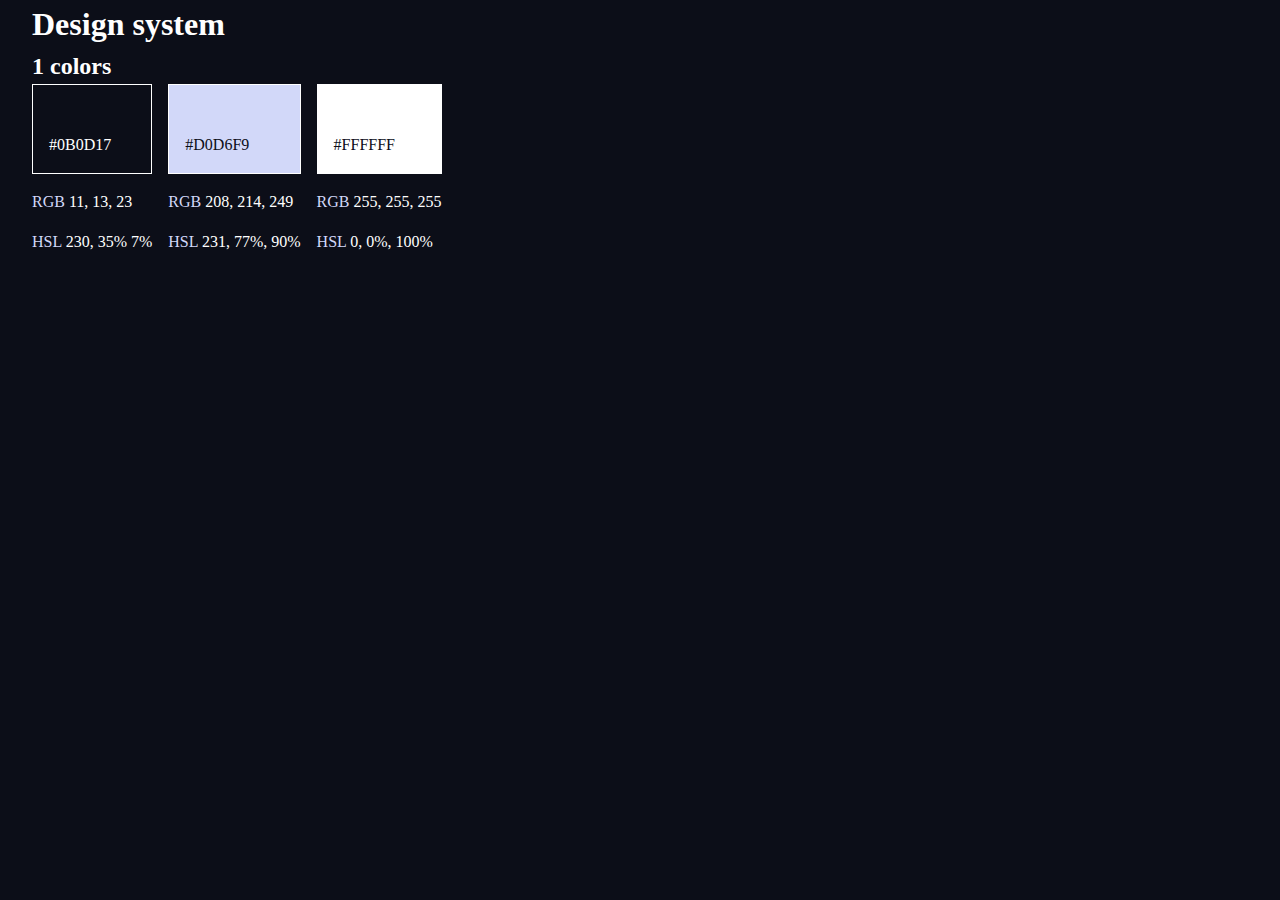
==== design-system.html @ 0a6e154d "init managing colors" ====
<html>

<head>
    <link rel="stylesheet" href="index.css">
    <title>Design system</title>
</head>

<body class="bg-dark text-white">
    <div class="container">
        <h1>Design system</h1>

        <section id="colors">
            <h2><span>1</span> colors</h2>

            <div class="flex">

                <div>
                    <div class="bg-dark text-white" style="padding: 3rem 1rem 1rem; border: 1px solid white;">
                        #0B0D17
                    </div>
                    <p><span class="text-accent">RGB</span> 11, 13, 23</p>
                    <p><span class="text-accent">HSL</span> 230, 35% 7%</p>
                </div>

                <div>
                    <div class="bg-accent text-dark" style="padding: 3rem 1rem 1rem; border: 1px solid white;">
                        #D0D6F9
                    </div>
                    <p><span class="text-accent">RGB</span> 208, 214, 249</p>
                    <p><span class="text-accent">HSL</span> 231, 77%, 90%</p>
                </div>

                <div>
                    <div class="bg-white text-dark" style="padding: 3rem 1rem 1rem; border: 1px solid white;">
                        #FFFFFF
                    </div>
                    <p><span class="text-accent">RGB</span> 255, 255, 255</p>
                    <p><span class="text-accent">HSL</span> 0, 0%, 100%</p>
                </div>
            </div>
        </section>
    </div>

    <script src="index.js"></script>
</body>

</html>
---- index.css ----
/* ----------------------- */
/*   Custom properties     */
/* ----------------------- */

:root {
    --clr-dark: 230, 35%, 7%;
    --clr-light: 231 77% 90%;
    --clr-white: 0, 0%, 100%;
}

/* ----------------------- */
/*          Reset          */
/* ----------------------- */

/* Box sizing */
*,
*::before,
*::after {
    box-sizing: border-box;
}

/* Reset margins */
body,
h1,
h2,
h3,
h4,
h5 p,
figure,
picture {
    margin: 0;
}

/* Set up the body */
body {
    line-height: 1.5;
    min-height: 100vh;

}

/* make images easier to work with */
img,
picture {
    max-width: 100%;
    display: block;
}

/* make forms easier to work with */
input,
button,
textarea,
select {
    font: inherit;
}

/* remove animations for people who've turned them off */
@media (prefers-reduced-motion: reduce) {

    *,
    *::before,
    *::after {
        animation-duration: 0.01ms !important;
        animation-iteration-count: 1 !important;
        transition-duration: 0.01ms !important;
        scroll-behavior: auto !important;
    }
}

/* ----------------------- */
/*   Utility Classes       */
/* ----------------------- */
.flex {
    display: flex;
    gap: var(--gap, 1rem);
}

.grid {
    display: grid;
    gap: var(--gap, 1rem);
}

.container {
    padding-inline: 2em;
    margin-inline: auto;
    max-width: 80rem;
}

.sr-only {
    position: absolute;
    width: 1px;
    height: 1px;
    padding: 0;
    margin: -1px;
    overflow: hidden;
    clip: rect(0, 0, 0, 0);
    white-space: nowrap;
    border: 0;
}

/* colors */
.bg-dark {
    background-color: hsl(var(--clr-dark));
}

.bg-accent {
    background-color: hsl(var(--clr-light));
}

.bg-white {
    background-color: hsl(var(--clr-white));
}

.text-dark {
    color: hsl(var(--clr-dark));
}

.text-accent {
    color: hsl(var(--clr-light));
}

.text-white {
    color: hsl(var(--clr-white));
}
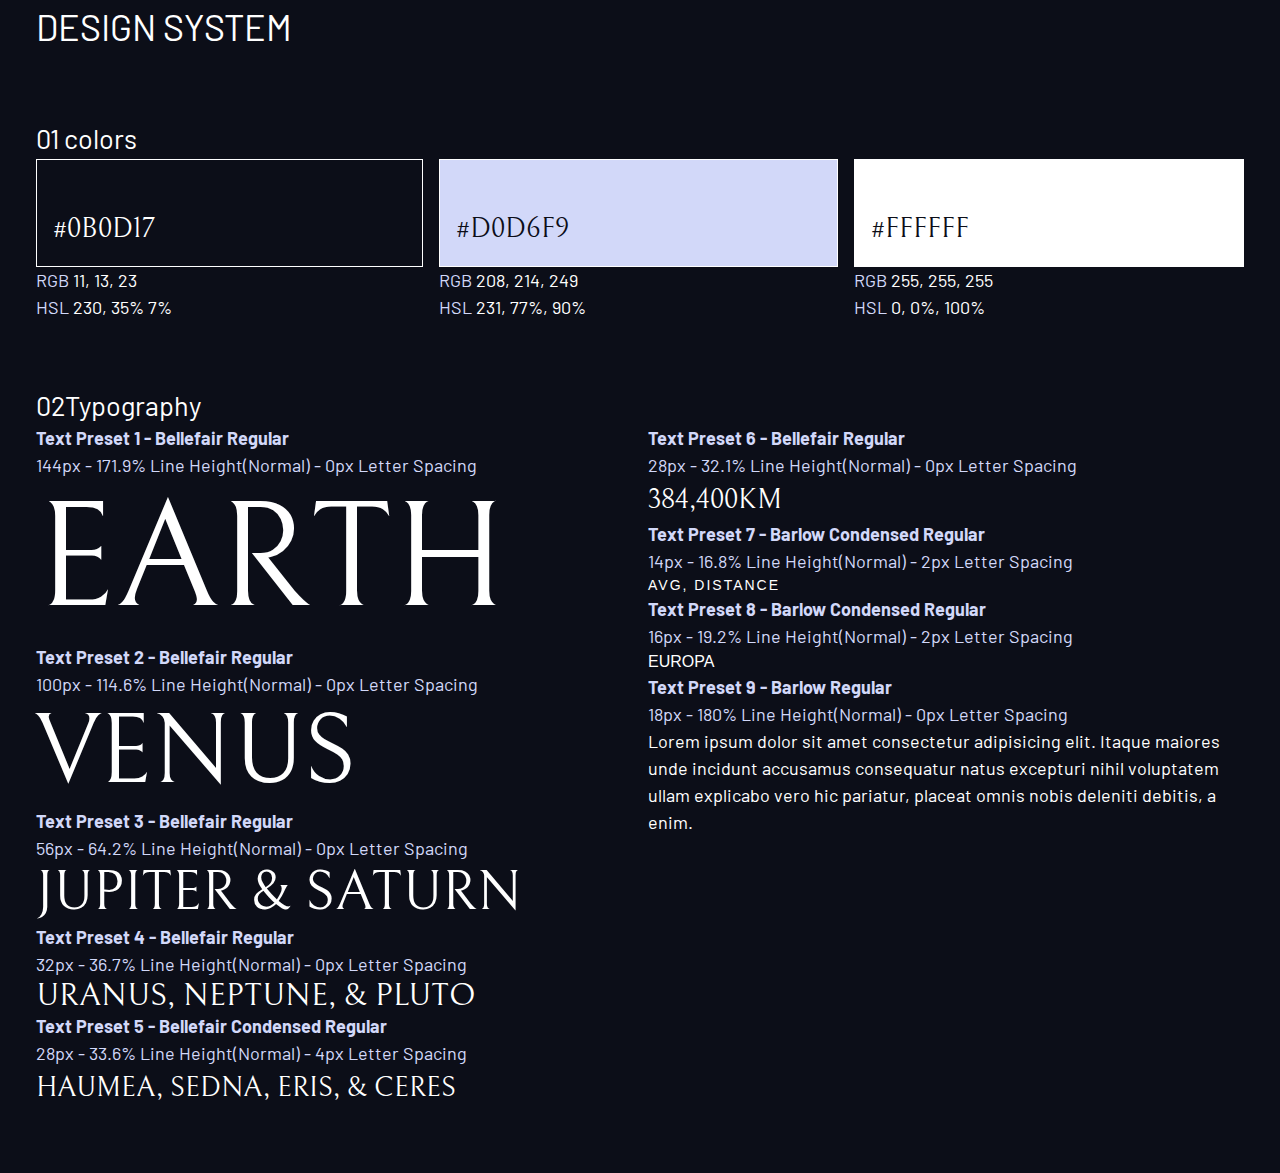
==== commit 1933d5af: "Added some typography" ====
--- a/design-system.html
+++ b/design-system.html
@@ -2,36 +2,46 @@
 
 <head>
     <link rel="stylesheet" href="index.css">
+
+
+    <link rel="preconnect" href="https://fonts.googleapis.com">
+    <link rel="preconnect" href="https://fonts.gstatic.com" crossorigin>
+    <link href="https://fonts.googleapis.com/css2?family=Bellefair&family=Barlow:wght@400;700&display=swap"
+        rel="stylesheet">
+
     <title>Design system</title>
 </head>
 
-<body class="bg-dark text-white">
+<body>
     <div class="container">
-        <h1>Design system</h1>
+        <h1 class="uppercase">Design system</h1>
 
-        <section id="colors">
-            <h2><span>1</span> colors</h2>
+        <section id="colors" style="margin: 4rem 0">
+            <h2><span>01</span> colors</h2>
 
             <div class="flex">
 
-                <div>
-                    <div class="bg-dark text-white" style="padding: 3rem 1rem 1rem; border: 1px solid white;">
+                <div style="flex-grow:1;">
+                    <div class="bg-dark text-white ff-serif fs-500"
+                        style="padding: 3rem 1rem 1rem; border: 1px solid white;">
                         #0B0D17
                     </div>
                     <p><span class="text-accent">RGB</span> 11, 13, 23</p>
                     <p><span class="text-accent">HSL</span> 230, 35% 7%</p>
                 </div>
 
-                <div>
-                    <div class="bg-accent text-dark" style="padding: 3rem 1rem 1rem; border: 1px solid white;">
+                <div style="flex-grow:1;">
+                    <div class="bg-accent text-dark ff-serif fs-500"
+                        style="padding: 3rem 1rem 1rem; border: 1px solid white;">
                         #D0D6F9
                     </div>
                     <p><span class="text-accent">RGB</span> 208, 214, 249</p>
                     <p><span class="text-accent">HSL</span> 231, 77%, 90%</p>
                 </div>
 
-                <div>
-                    <div class="bg-white text-dark" style="padding: 3rem 1rem 1rem; border: 1px solid white;">
+                <div style="flex-grow:1;">
+                    <div class="bg-white text-dark ff-serif fs-500"
+                        style="padding: 3rem 1rem 1rem; border: 1px solid white;">
                         #FFFFFF
                     </div>
                     <p><span class="text-accent">RGB</span> 255, 255, 255</p>
@@ -39,6 +49,67 @@
                 </div>
             </div>
         </section>
+
+        <section id="typography" style="margin: 4rem 0;">
+            <h2>
+                <span>02</span>Typography
+            </h2>
+            <div class="flex">
+                <div style="flex-basis: 100%;">
+                    <div>
+                        <b class="text-accent">Text Preset 1 - Bellefair Regular</b>
+                        <p class="text-accent">144px - 171.9% Line Height(Normal) - 0px Letter Spacing</p>
+                        <p class="fs-900 ff-serif uppercase">Earth</p>
+                    </div>
+                    <div>
+                        <b class="text-accent">Text Preset 2 - Bellefair Regular</b>
+                        <p class="text-accent">100px - 114.6% Line Height(Normal) - 0px Letter Spacing</p>
+                        <p class="fs-800 ff-serif uppercase">Venus</p>
+                    </div>
+                    <div>
+                        <b class="text-accent">Text Preset 3 - Bellefair Regular</b>
+                        <p class="text-accent">56px - 64.2% Line Height(Normal) - 0px Letter Spacing</p>
+                        <p class="fs-700 ff-serif uppercase">Jupiter & Saturn</p>
+                    </div>
+                    <div>
+                        <b class="text-accent">Text Preset 4 - Bellefair Regular</b>
+                        <p class="text-accent">32px - 36.7% Line Height(Normal) - 0px Letter Spacing</p>
+                        <p class="fs-600 ff-serif uppercase">Uranus, Neptune, & Pluto</p>
+                    </div>
+                    <div>
+                        <b class="text-accent">Text Preset 5 - Bellefair Condensed Regular</b>
+                        <p class="text-accent">28px - 33.6% Line Height(Normal) - 4px Letter Spacing</p>
+                        <p class="fs-500 ff-serif uppercase">Haumea, Sedna, Eris, & Ceres</p>
+                    </div>
+                </div>
+                <div style="flex-basis: 100%;">
+                    <div>
+                        <b class="text-accent">Text Preset 6 - Bellefair Regular</b>
+                        <p class="text-accent">28px - 32.1% Line Height(Normal) - 0px Letter Spacing</p>
+                        <p class="fs-500 ff-serif uppercase">384,400km</p>
+                    </div>
+                    <div>
+                        <b class="text-accent">Text Preset 7 - Barlow Condensed Regular</b>
+                        <p class="text-accent">14px - 16.8% Line Height(Normal) - 2px Letter Spacing</p>
+                        <p class="fs-200 ff-sans-cond uppercase letter-spacing-2">avg, distance</p>
+                    </div>
+                    <div>
+                        <b class="text-accent">Text Preset 8 - Barlow Condensed Regular</b>
+                        <p class="text-accent">16px - 19.2% Line Height(Normal) - 2px Letter Spacing</p>
+                        <p class="fs-300 ff-sans-cond uppercase">Europa</p>
+                    </div>
+                    <div>
+                        <b class="text-accent">Text Preset 9 - Barlow Regular</b>
+                        <p class="text-accent">18px - 180% Line Height(Normal) - 0px Letter Spacing</p>
+                        <p class="fs-400 ff-sans-normal">Lorem ipsum dolor sit amet consectetur adipisicing elit. Itaque
+                            maiores unde incidunt
+                            accusamus consequatur natus excepturi nihil voluptatem ullam explicabo vero hic pariatur,
+                            placeat omnis nobis deleniti debitis, a enim.</p>
+                    </div>
+                </div>
+            </div>
+        </section>
+
     </div>
 
     <script src="index.js"></script>
--- a/index.css
+++ b/index.css
@@ -3,9 +3,25 @@
 /* ----------------------- */
 
 :root {
+    /* colors */
     --clr-dark: 230, 35%, 7%;
     --clr-light: 231 77% 90%;
     --clr-white: 0, 0%, 100%;
+
+    /* font sizes */
+    --fs-900: 9.375rem;
+    --fs-800: 6.25rem;
+    --fs-700: 3.5rem;
+    --fs-600: 2rem;
+    --fs-500: 1.75rem;
+    --fs-400: 1.125rem;
+    --fs-300: 1rem;
+    --fs-200: 0.875rem;
+
+    /* font-families */
+    --ff-serif: "Bellefair", serif;
+    --ff-sans-cond: "Barlow Condensed", sans-serif;
+    --ff-sans-normal: "Barlow", sans-serif;
 }
 
 /* ----------------------- */
@@ -25,17 +41,31 @@
 h2,
 h3,
 h4,
-h5 p,
+h5,
+p,
 figure,
 picture {
     margin: 0;
 }
 
+h1,
+h2,
+h3,
+h4,
+h5,
+h6,
+p {
+    font-weight: 400;
+}
+
 /* Set up the body */
 body {
+    font-family: var(--ff-sans-normal);
+    font-size: var(--fs-400);
+    color: hsl(var(--clr-white));
+    background: hsl(var(--clr-dark));
     line-height: 1.5;
     min-height: 100vh;
-
 }
 
 /* make images easier to work with */
@@ -120,4 +150,81 @@
 
 .text-white {
     color: hsl(var(--clr-white));
+}
+
+/* typography */
+
+.ff-serif {
+    font-family: var(--ff-serif);
+}
+
+.ff-sans-cond {
+    font-family: var(--ff-sans-cond);
+}
+
+.ff-sans-normal {
+    font-family: var(--ff-sans-normal);
+}
+
+.letter-spacing-1 {
+    letter-spacing: 4px;
+}
+
+.letter-spacing-2 {
+    letter-spacing: 2px;
+}
+
+/* .letter-spacing-1 {
+    letter-spacing: 4.75px;
+}
+
+.letter-spacing-2 {
+    letter-spacing: 2.7px;
+} */
+
+.letter-spacing-3 {
+    letter-spacing: 2.35px;
+}
+
+.uppercase {
+    text-transform: uppercase;
+}
+
+.fs-900 {
+    font-size: var(--fs-900);
+}
+
+.fs-800 {
+    font-size: var(--fs-800);
+}
+
+.fs-700 {
+    font-size: var(--fs-700);
+}
+
+.fs-600 {
+    font-size: var(--fs-600);
+}
+
+.fs-500 {
+    font-size: var(--fs-500);
+}
+
+.fs-400 {
+    font-size: var(--fs-400);
+}
+
+.fs-300 {
+    font-size: var(--fs-300);
+}
+
+.fs-200 {
+    font-size: var(--fs-200);
+}
+
+.fs-900,
+.fs-800,
+.fs-700,
+.fs-600 {
+    line-height: 1.1;
 }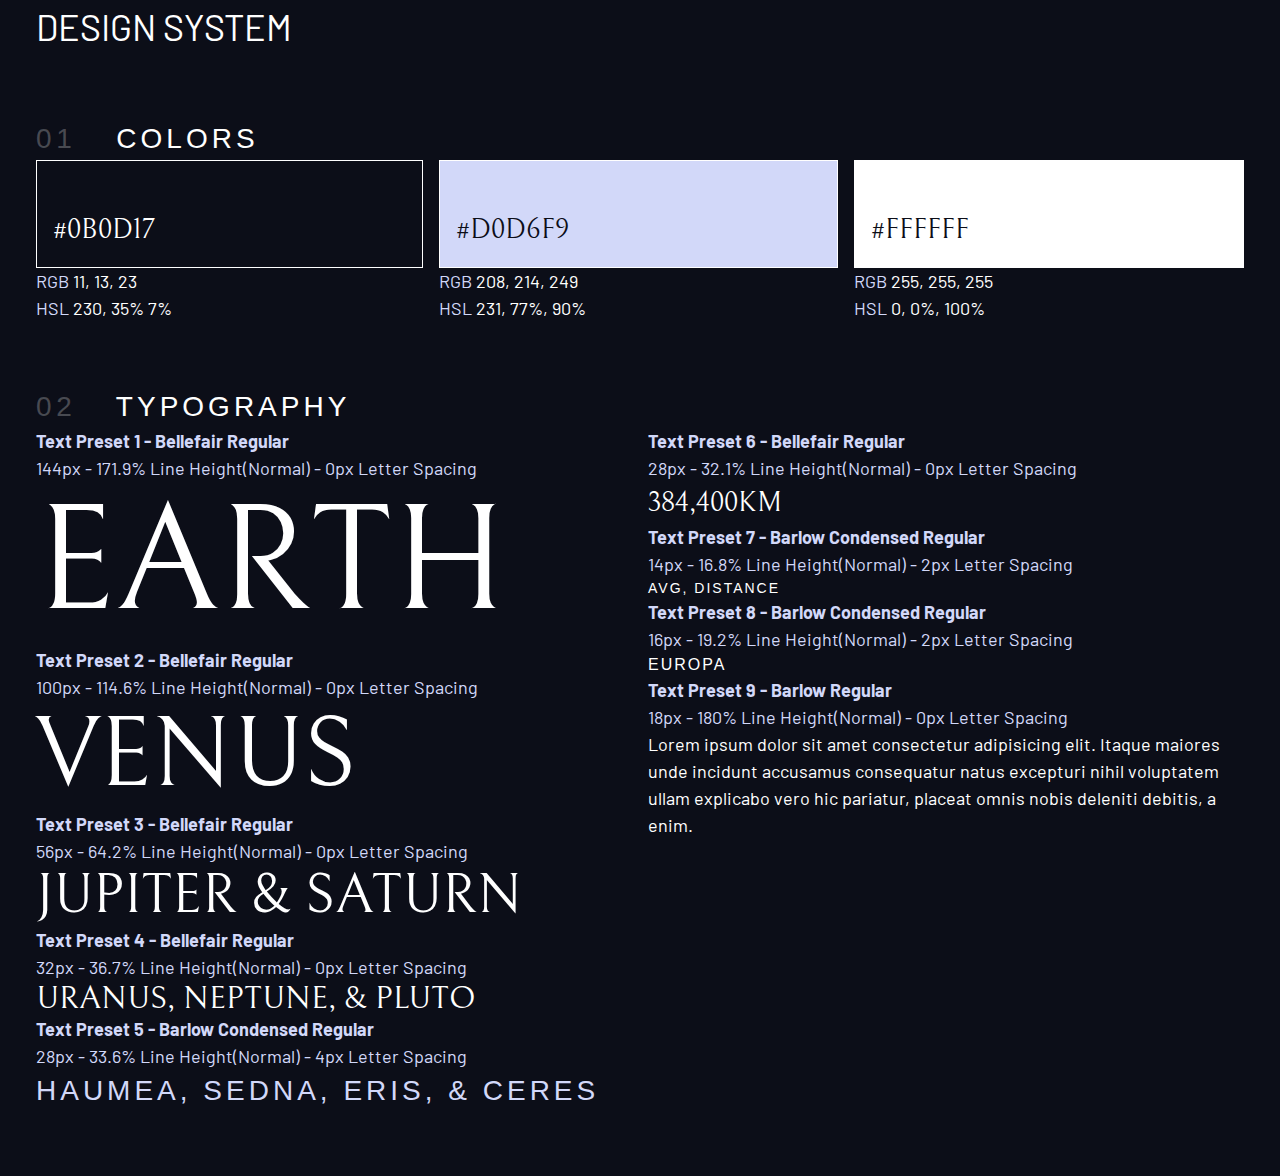
==== commit d06d3746: "finish typography" ====
--- a/design-system.html
+++ b/design-system.html
@@ -17,7 +17,7 @@
         <h1 class="uppercase">Design system</h1>
 
         <section id="colors" style="margin: 4rem 0">
-            <h2><span>01</span> colors</h2>
+            <h2 class="numbered-title"><span>01</span> colors</h2>
 
             <div class="flex">
 
@@ -51,8 +51,8 @@
         </section>
 
         <section id="typography" style="margin: 4rem 0;">
-            <h2>
-                <span>02</span>Typography
+            <h2 class="numbered-title">
+                <span>02</span> Typography
             </h2>
             <div class="flex">
                 <div style="flex-basis: 100%;">
@@ -77,9 +77,10 @@
                         <p class="fs-600 ff-serif uppercase">Uranus, Neptune, & Pluto</p>
                     </div>
                     <div>
-                        <b class="text-accent">Text Preset 5 - Bellefair Condensed Regular</b>
+                        <b class="text-accent">Text Preset 5 - Barlow Condensed Regular</b>
                         <p class="text-accent">28px - 33.6% Line Height(Normal) - 4px Letter Spacing</p>
-                        <p class="fs-500 ff-serif uppercase">Haumea, Sedna, Eris, & Ceres</p>
+                        <p class="text-accent fs-500 ff-sans-cond uppercase letter-spacing-1">Haumea, Sedna, Eris, &
+                            Ceres</p>
                     </div>
                 </div>
                 <div style="flex-basis: 100%;">
@@ -96,7 +97,7 @@
                     <div>
                         <b class="text-accent">Text Preset 8 - Barlow Condensed Regular</b>
                         <p class="text-accent">16px - 19.2% Line Height(Normal) - 2px Letter Spacing</p>
-                        <p class="fs-300 ff-sans-cond uppercase">Europa</p>
+                        <p class="fs-300 ff-sans-cond uppercase letter-spacing-2">Europa</p>
                     </div>
                     <div>
                         <b class="text-accent">Text Preset 9 - Barlow Regular</b>
--- a/index.css
+++ b/index.css
@@ -227,4 +227,17 @@
 .fs-700,
 .fs-600 {
     line-height: 1.1;
+}
+
+.numbered-title {
+    font-family: var(--ff-sans-cond);
+    font-size: var(--fs-500);
+    text-transform: uppercase;
+    letter-spacing: 4px;
+}
+
+.numbered-title>span {
+    color: hsl(var(--clr-white), .25);
+    letter-spacing: 4.72px;
+    margin-right: 1.75rem;
 }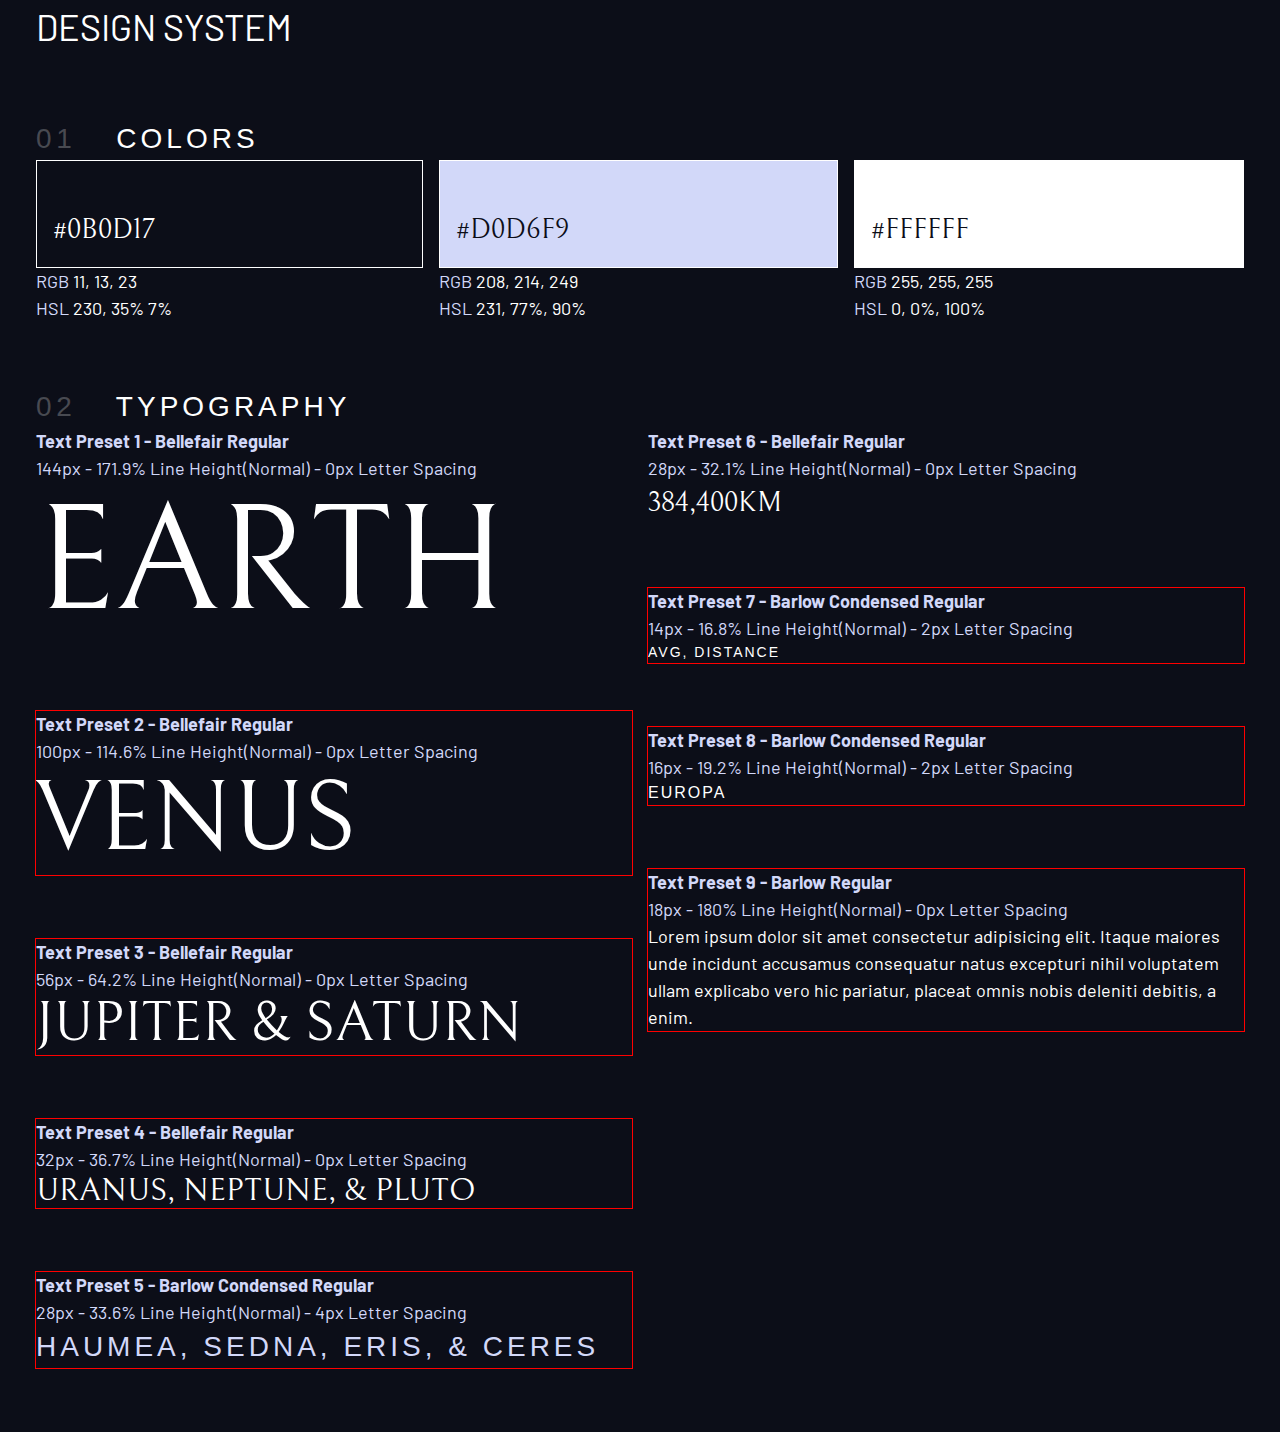
==== commit 1a41dca6: "working with spacing, new class flow" ====
--- a/design-system.html
+++ b/design-system.html
@@ -55,7 +55,7 @@
                 <span>02</span> Typography
             </h2>
             <div class="flex">
-                <div style="flex-basis: 100%;">
+                <div class="flow" style="flex-basis: 100%; --flow-space: 4rem;">
                     <div>
                         <b class="text-accent">Text Preset 1 - Bellefair Regular</b>
                         <p class="text-accent">144px - 171.9% Line Height(Normal) - 0px Letter Spacing</p>
@@ -83,7 +83,7 @@
                             Ceres</p>
                     </div>
                 </div>
-                <div style="flex-basis: 100%;">
+                <div class="flow" style="flex-basis: 100%; --flow-space: 4rem;">
                     <div>
                         <b class="text-accent">Text Preset 6 - Bellefair Regular</b>
                         <p class="text-accent">28px - 32.1% Line Height(Normal) - 0px Letter Spacing</p>
--- a/index.css
+++ b/index.css
@@ -99,6 +99,9 @@
 /* ----------------------- */
 /*   Utility Classes       */
 /* ----------------------- */
+
+/* general */
+
 .flex {
     display: flex;
     gap: var(--gap, 1rem);
@@ -107,6 +110,13 @@
 .grid {
     display: grid;
     gap: var(--gap, 1rem);
+}
+
+/* .flow>*+* { */
+/* .flow>*:not(:first-child) { */
+.flow>*:where(:not(:first-child)) {
+    margin-top: var(--flow-space, 1rem);
+    outline: 1px solid red;
 }
 
 .container {
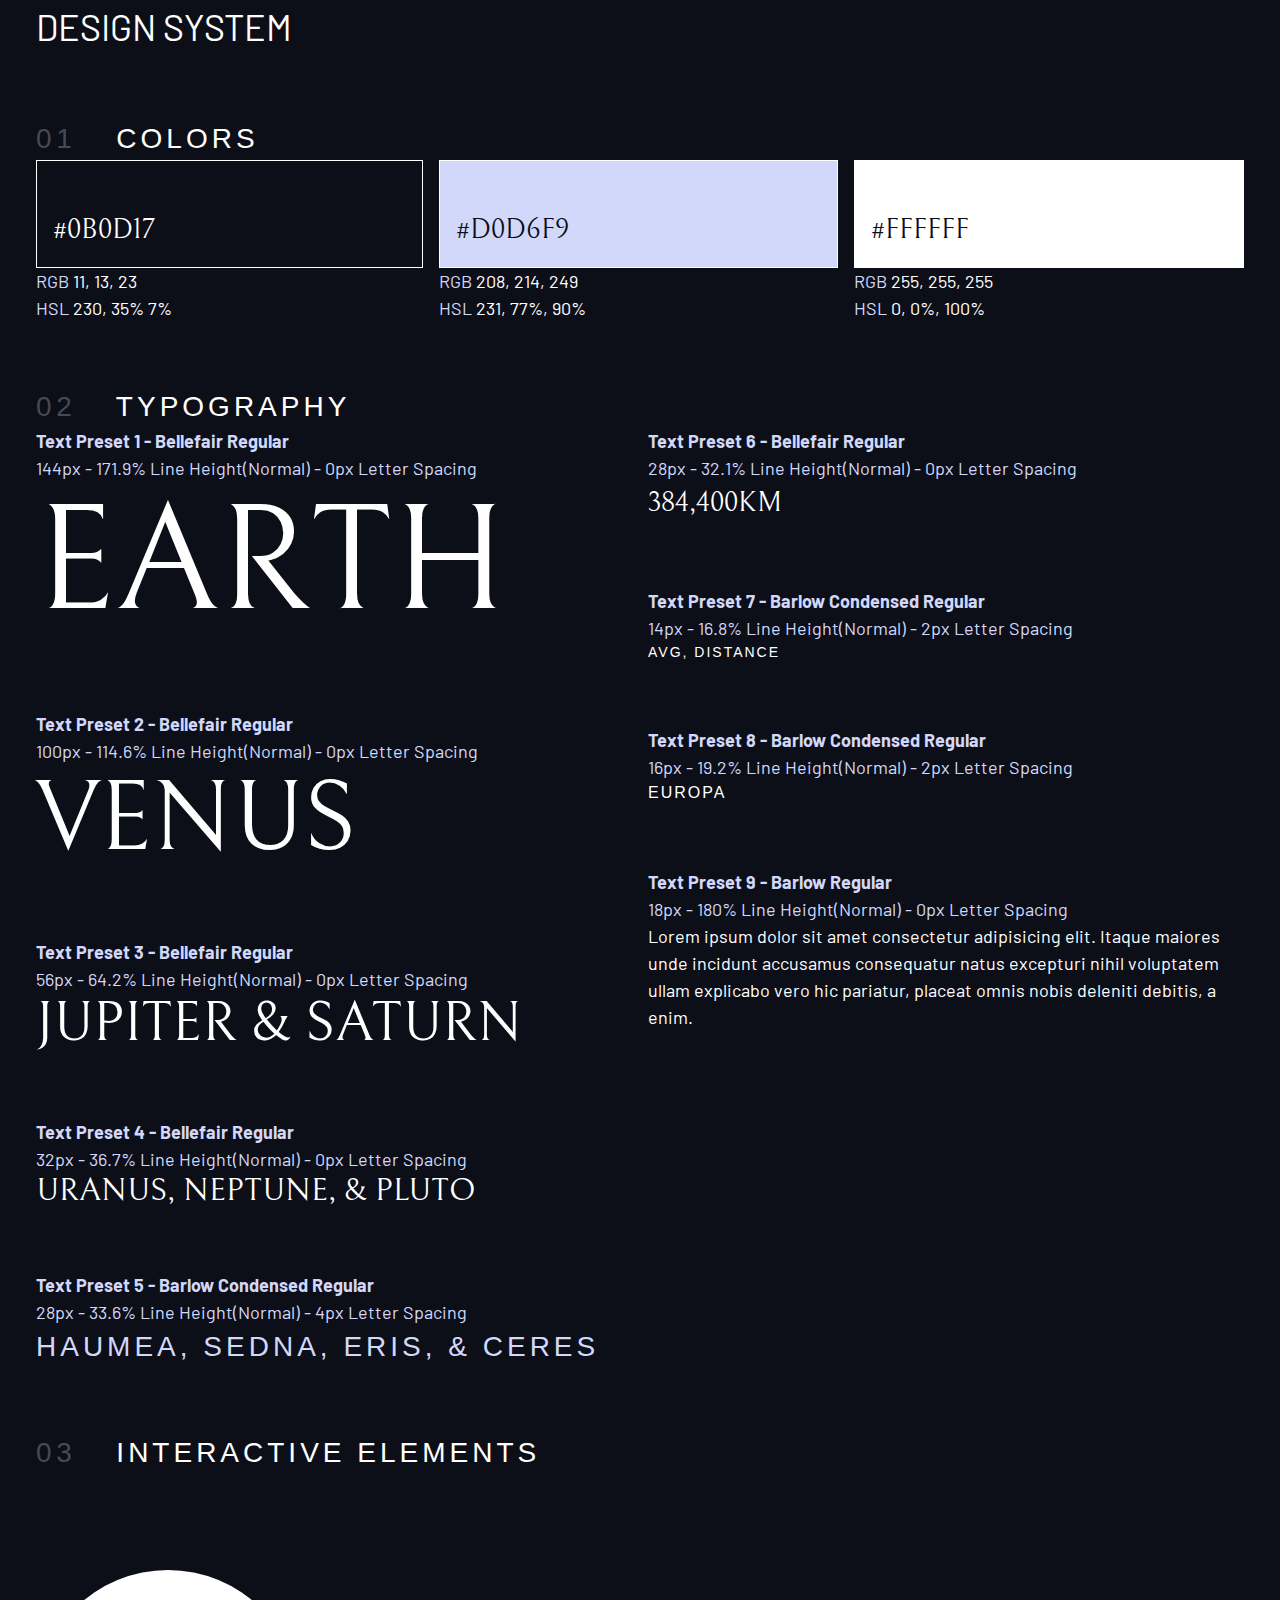
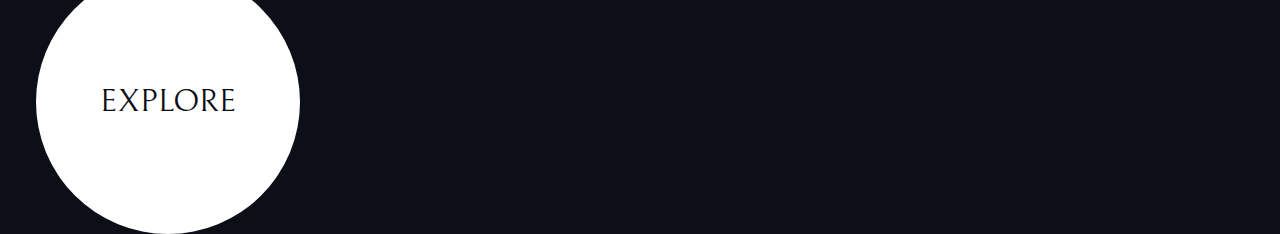
==== commit 3f823613: "created first component - button" ====
--- a/design-system.html
+++ b/design-system.html
@@ -111,6 +111,30 @@
             </div>
         </section>
 
+        <section class="flow" id="interactive-elements">
+            <h2 class="numbered-title">
+                <span>03</span>
+                Interactive elements
+            </h2>
+
+            <!-- navigation -->
+            <div></div>
+
+            <div class="flex">
+                <div style="margin-top: 5rem;">
+                    <!-- explore button -->
+                    <a href="#" class="large-button uppercase ff-serif text-dark bg-white fs-600">Explore</a>
+                </div>
+
+                <div>
+                    <!-- Tabs -->
+
+                    <!-- Dots -->
+
+                    <!-- Numbers -->
+                </div>
+            </div>
+        </section>
     </div>
 
     <script src="index.js"></script>
--- a/index.css
+++ b/index.css
@@ -116,7 +116,7 @@
 /* .flow>*:not(:first-child) { */
 .flow>*:where(:not(:first-child)) {
     margin-top: var(--flow-space, 1rem);
-    outline: 1px solid red;
+    /* outline: 1px solid red; */
 }
 
 .container {
@@ -250,4 +250,40 @@
     color: hsl(var(--clr-white), .25);
     letter-spacing: 4.72px;
     margin-right: 1.75rem;
+}
+
+/* ----------------------- */
+/*       Components        */
+/* ----------------------- */
+
+.large-button {
+    position: relative;
+    display: grid;
+    z-index: 1;
+    place-items: center;
+    padding: 0 2em;
+    border-radius: 50%;
+    /* height: 100px;
+    width: 100px; */
+    aspect-ratio: 1 / 1;
+    text-decoration: none;
+}
+
+.large-button::after {
+    content: '';
+    position: absolute;
+    z-index: -1;
+    width: 100%;
+    height: 100%;
+    background: hsl(var(--clr-white), .15);
+    border-radius: 50%;
+    opacity: 0;
+    transition: opacity 500ms linear, transform 750ms ease-in-out;
+    /* transition: transform 500ms ease-in-out; */
+}
+
+.large-button:hover::after,
+.large-button:focus::after {
+    opacity: 1;
+    transform: scale(1.5);
 }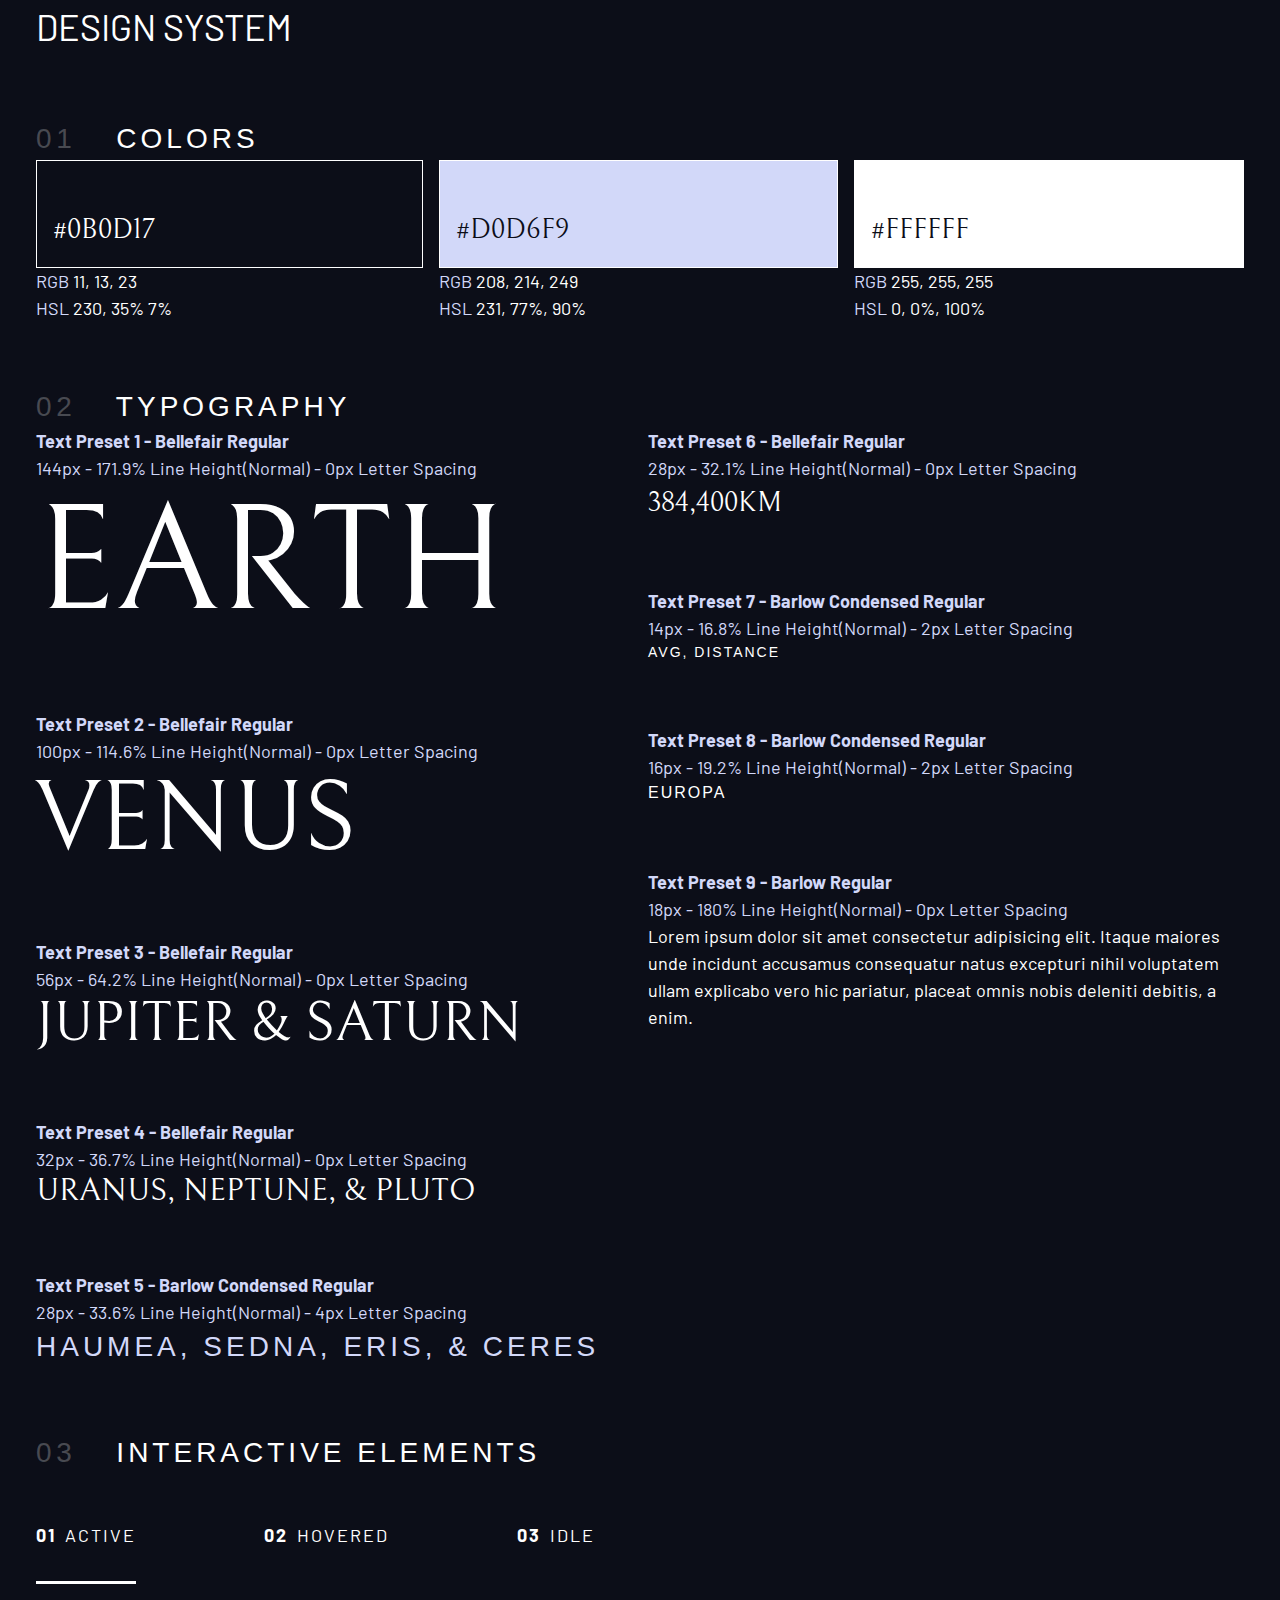
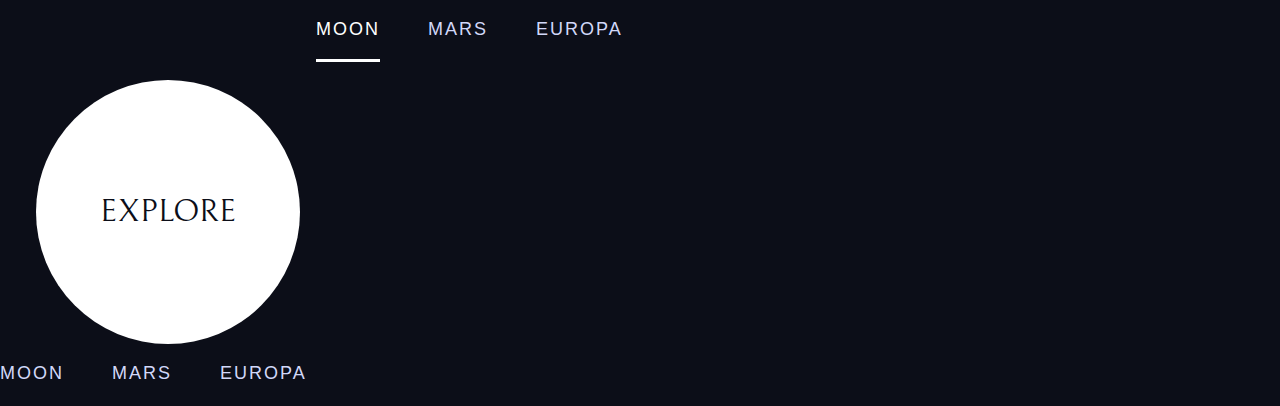
==== commit 355e71b9: "managed tabs style" ====
--- a/design-system.html
+++ b/design-system.html
@@ -1,143 +1,170 @@
+<!DOCTYPE html>
 <html>
 
-<head>
-    <link rel="stylesheet" href="index.css">
+    <head>
+        <link rel="stylesheet" href="index.css">
+        <meta charset="UTF-8">
+        <meta name="viewport" content="width=device-width, initial-scale=1.0">
 
 
-    <link rel="preconnect" href="https://fonts.googleapis.com">
-    <link rel="preconnect" href="https://fonts.gstatic.com" crossorigin>
-    <link href="https://fonts.googleapis.com/css2?family=Bellefair&family=Barlow:wght@400;700&display=swap"
-        rel="stylesheet">
+        <link rel="preconnect" href="https://fonts.googleapis.com">
+        <link rel="preconnect" href="https://fonts.gstatic.com" crossorigin>
+        <link href="https://fonts.googleapis.com/css2?family=Bellefair&family=Barlow:wght@400;700&display=swap"
+            rel="stylesheet">
 
-    <title>Design system</title>
-</head>
+        <title>Design system</title>
+    </head>
 
-<body>
-    <div class="container">
-        <h1 class="uppercase">Design system</h1>
+    <body>
+        <div class="container">
+            <h1 class="uppercase">Design system</h1>
 
-        <section id="colors" style="margin: 4rem 0">
-            <h2 class="numbered-title"><span>01</span> colors</h2>
+            <section id="colors" style="margin: 4rem 0">
+                <h2 class="numbered-title"><span>01</span> colors</h2>
 
-            <div class="flex">
+                <div class="flex">
 
-                <div style="flex-grow:1;">
-                    <div class="bg-dark text-white ff-serif fs-500"
-                        style="padding: 3rem 1rem 1rem; border: 1px solid white;">
-                        #0B0D17
+                    <div style="flex-grow:1;">
+                        <div class="bg-dark text-white ff-serif fs-500"
+                            style="padding: 3rem 1rem 1rem; border: 1px solid white;">
+                            #0B0D17
+                        </div>
+                        <p><span class="text-accent">RGB</span> 11, 13, 23</p>
+                        <p><span class="text-accent">HSL</span> 230, 35% 7%</p>
                     </div>
-                    <p><span class="text-accent">RGB</span> 11, 13, 23</p>
-                    <p><span class="text-accent">HSL</span> 230, 35% 7%</p>
+
+                    <div style="flex-grow:1;">
+                        <div class="bg-accent text-dark ff-serif fs-500"
+                            style="padding: 3rem 1rem 1rem; border: 1px solid white;">
+                            #D0D6F9
+                        </div>
+                        <p><span class="text-accent">RGB</span> 208, 214, 249</p>
+                        <p><span class="text-accent">HSL</span> 231, 77%, 90%</p>
+                    </div>
+
+                    <div style="flex-grow:1;">
+                        <div class="bg-white text-dark ff-serif fs-500"
+                            style="padding: 3rem 1rem 1rem; border: 1px solid white;">
+                            #FFFFFF
+                        </div>
+                        <p><span class="text-accent">RGB</span> 255, 255, 255</p>
+                        <p><span class="text-accent">HSL</span> 0, 0%, 100%</p>
+                    </div>
+                </div>
+            </section>
+
+            <section id="typography" style="margin: 4rem 0;">
+                <h2 class="numbered-title">
+                    <span>02</span> Typography
+                </h2>
+                <div class="flex">
+                    <div class="flow" style="flex-basis: 100%; --flow-space: 4rem;">
+                        <div>
+                            <b class="text-accent">Text Preset 1 - Bellefair Regular</b>
+                            <p class="text-accent">144px - 171.9% Line Height(Normal) - 0px Letter Spacing</p>
+                            <p class="fs-900 ff-serif uppercase">Earth</p>
+                        </div>
+                        <div>
+                            <b class="text-accent">Text Preset 2 - Bellefair Regular</b>
+                            <p class="text-accent">100px - 114.6% Line Height(Normal) - 0px Letter Spacing</p>
+                            <p class="fs-800 ff-serif uppercase">Venus</p>
+                        </div>
+                        <div>
+                            <b class="text-accent">Text Preset 3 - Bellefair Regular</b>
+                            <p class="text-accent">56px - 64.2% Line Height(Normal) - 0px Letter Spacing</p>
+                            <p class="fs-700 ff-serif uppercase">Jupiter & Saturn</p>
+                        </div>
+                        <div>
+                            <b class="text-accent">Text Preset 4 - Bellefair Regular</b>
+                            <p class="text-accent">32px - 36.7% Line Height(Normal) - 0px Letter Spacing</p>
+                            <p class="fs-600 ff-serif uppercase">Uranus, Neptune, & Pluto</p>
+                        </div>
+                        <div>
+                            <b class="text-accent">Text Preset 5 - Barlow Condensed Regular</b>
+                            <p class="text-accent">28px - 33.6% Line Height(Normal) - 4px Letter Spacing</p>
+                            <p class="text-accent fs-500 ff-sans-cond uppercase letter-spacing-1">Haumea, Sedna, Eris, &
+                                Ceres</p>
+                        </div>
+                    </div>
+                    <div class="flow" style="flex-basis: 100%; --flow-space: 4rem;">
+                        <div>
+                            <b class="text-accent">Text Preset 6 - Bellefair Regular</b>
+                            <p class="text-accent">28px - 32.1% Line Height(Normal) - 0px Letter Spacing</p>
+                            <p class="fs-500 ff-serif uppercase">384,400km</p>
+                        </div>
+                        <div>
+                            <b class="text-accent">Text Preset 7 - Barlow Condensed Regular</b>
+                            <p class="text-accent">14px - 16.8% Line Height(Normal) - 2px Letter Spacing</p>
+                            <p class="fs-200 ff-sans-cond uppercase letter-spacing-2">avg, distance</p>
+                        </div>
+                        <div>
+                            <b class="text-accent">Text Preset 8 - Barlow Condensed Regular</b>
+                            <p class="text-accent">16px - 19.2% Line Height(Normal) - 2px Letter Spacing</p>
+                            <p class="fs-300 ff-sans-cond uppercase letter-spacing-2">Europa</p>
+                        </div>
+                        <div>
+                            <b class="text-accent">Text Preset 9 - Barlow Regular</b>
+                            <p class="text-accent">18px - 180% Line Height(Normal) - 0px Letter Spacing</p>
+                            <p class="fs-400 ff-sans-normal">Lorem ipsum dolor sit amet consectetur adipisicing elit. Itaque
+                                maiores unde incidunt
+                                accusamus consequatur natus excepturi nihil voluptatem ullam explicabo vero hic pariatur,
+                                placeat omnis nobis deleniti debitis, a enim.</p>
+                        </div>
+                    </div>
+                </div>
+            </section>
+
+            <section class="flow" id="interactive-elements">
+                <h2 class="numbered-title">
+                    <span>03</span>
+                    Interactive elements
+                </h2>
+
+                <!-- navigation -->
+                <div>
+                    <nav>
+                        <ul class="primary-navigation underline-indicators flex">
+                            <li class="active"><a class="uppercase text-white letter-spacing-2"
+                                    href="#"><span>01</span>Active</a></li>
+                            <li><a class="uppercase text-white letter-spacing-2" href="#"><span>02</span>Hovered</a></li>
+                            <li><a class="uppercase text-white letter-spacing-2" href="#"><span>03</span>Idle</a></li>
+                        </ul>
+                    </nav>
                 </div>
 
-                <div style="flex-grow:1;">
-                    <div class="bg-accent text-dark ff-serif fs-500"
-                        style="padding: 3rem 1rem 1rem; border: 1px solid white;">
-                        #D0D6F9
+                <div class="flex">
+                    <div style="margin-top: 5rem;">
+                        <!-- explore button -->
+                        <a href="#" class="large-button uppercase ff-serif text-dark bg-white fs-600">Explore</a>
                     </div>
-                    <p><span class="text-accent">RGB</span> 208, 214, 249</p>
-                    <p><span class="text-accent">HSL</span> 231, 77%, 90%</p>
-                </div>
 
-                <div style="flex-grow:1;">
-                    <div class="bg-white text-dark ff-serif fs-500"
-                        style="padding: 3rem 1rem 1rem; border: 1px solid white;">
-                        #FFFFFF
-                    </div>
-                    <p><span class="text-accent">RGB</span> 255, 255, 255</p>
-                    <p><span class="text-accent">HSL</span> 0, 0%, 100%</p>
-                </div>
-            </div>
-        </section>
+                    <div>
+                        <!-- Tabs -->
+                        <div class="tab-list underline-indicators flex">
+                            <button aria-selected="true" class="uppercase ff-sans-cond text-accent bg-dark letter-spacing-2">Moon</button>
+                            <button 
+                            aria-selected="false" 
+                            class="uppercase ff-sans-cond text-accent bg-dark letter-spacing-2">Mars</button>
+                            <button 
+                            aria-selected="false"
+                            class="uppercase ff-sans-cond text-accent bg-dark letter-spacing-2">Europa</button>
+                        </div>
 
-        <section id="typography" style="margin: 4rem 0;">
-            <h2 class="numbered-title">
-                <span>02</span> Typography
-            </h2>
-            <div class="flex">
-                <div class="flow" style="flex-basis: 100%; --flow-space: 4rem;">
-                    <div>
-                        <b class="text-accent">Text Preset 1 - Bellefair Regular</b>
-                        <p class="text-accent">144px - 171.9% Line Height(Normal) - 0px Letter Spacing</p>
-                        <p class="fs-900 ff-serif uppercase">Earth</p>
-                    </div>
-                    <div>
-                        <b class="text-accent">Text Preset 2 - Bellefair Regular</b>
-                        <p class="text-accent">100px - 114.6% Line Height(Normal) - 0px Letter Spacing</p>
-                        <p class="fs-800 ff-serif uppercase">Venus</p>
-                    </div>
-                    <div>
-                        <b class="text-accent">Text Preset 3 - Bellefair Regular</b>
-                        <p class="text-accent">56px - 64.2% Line Height(Normal) - 0px Letter Spacing</p>
-                        <p class="fs-700 ff-serif uppercase">Jupiter & Saturn</p>
-                    </div>
-                    <div>
-                        <b class="text-accent">Text Preset 4 - Bellefair Regular</b>
-                        <p class="text-accent">32px - 36.7% Line Height(Normal) - 0px Letter Spacing</p>
-                        <p class="fs-600 ff-serif uppercase">Uranus, Neptune, & Pluto</p>
-                    </div>
-                    <div>
-                        <b class="text-accent">Text Preset 5 - Barlow Condensed Regular</b>
-                        <p class="text-accent">28px - 33.6% Line Height(Normal) - 4px Letter Spacing</p>
-                        <p class="text-accent fs-500 ff-sans-cond uppercase letter-spacing-1">Haumea, Sedna, Eris, &
-                            Ceres</p>
+                        <!-- Dots -->
+
+                        <!-- Numbers -->
                     </div>
                 </div>
-                <div class="flow" style="flex-basis: 100%; --flow-space: 4rem;">
-                    <div>
-                        <b class="text-accent">Text Preset 6 - Bellefair Regular</b>
-                        <p class="text-accent">28px - 32.1% Line Height(Normal) - 0px Letter Spacing</p>
-                        <p class="fs-500 ff-serif uppercase">384,400km</p>
-                    </div>
-                    <div>
-                        <b class="text-accent">Text Preset 7 - Barlow Condensed Regular</b>
-                        <p class="text-accent">14px - 16.8% Line Height(Normal) - 2px Letter Spacing</p>
-                        <p class="fs-200 ff-sans-cond uppercase letter-spacing-2">avg, distance</p>
-                    </div>
-                    <div>
-                        <b class="text-accent">Text Preset 8 - Barlow Condensed Regular</b>
-                        <p class="text-accent">16px - 19.2% Line Height(Normal) - 2px Letter Spacing</p>
-                        <p class="fs-300 ff-sans-cond uppercase letter-spacing-2">Europa</p>
-                    </div>
-                    <div>
-                        <b class="text-accent">Text Preset 9 - Barlow Regular</b>
-                        <p class="text-accent">18px - 180% Line Height(Normal) - 0px Letter Spacing</p>
-                        <p class="fs-400 ff-sans-normal">Lorem ipsum dolor sit amet consectetur adipisicing elit. Itaque
-                            maiores unde incidunt
-                            accusamus consequatur natus excepturi nihil voluptatem ullam explicabo vero hic pariatur,
-                            placeat omnis nobis deleniti debitis, a enim.</p>
-                    </div>
-                </div>
-            </div>
-        </section>
+            </section>
+        </div>
 
-        <section class="flow" id="interactive-elements">
-            <h2 class="numbered-title">
-                <span>03</span>
-                Interactive elements
-            </h2>
+        <div class="tab-list underline-indicators flex">
+            <button class="uppercase ff-sans-cond text-accent bg-dark letter-spacing-2">Moon</button>
+            <button class="uppercase ff-sans-cond text-accent bg-dark letter-spacing-2">Mars</button>
+            <button class="uppercase ff-sans-cond text-accent bg-dark letter-spacing-2">Europa</button>
+        </div>
 
-            <!-- navigation -->
-            <div></div>
-
-            <div class="flex">
-                <div style="margin-top: 5rem;">
-                    <!-- explore button -->
-                    <a href="#" class="large-button uppercase ff-serif text-dark bg-white fs-600">Explore</a>
-                </div>
-
-                <div>
-                    <!-- Tabs -->
-
-                    <!-- Dots -->
-
-                    <!-- Numbers -->
-                </div>
-            </div>
-        </section>
-    </div>
-
-    <script src="index.js"></script>
-</body>
+        <script src="index.js"></script>
+    </body>
 
 </html>--- a/index.css
+++ b/index.css
@@ -259,7 +259,7 @@
 .large-button {
     position: relative;
     display: grid;
-    z-index: 1;
+    /* z-index: 1; */
     place-items: center;
     padding: 0 2em;
     border-radius: 50%;
@@ -272,7 +272,7 @@
 .large-button::after {
     content: '';
     position: absolute;
-    z-index: -1;
+    /* z-index: -1; */
     width: 100%;
     height: 100%;
     background: hsl(var(--clr-white), .15);
@@ -286,4 +286,43 @@
 .large-button:focus::after {
     opacity: 1;
     transform: scale(1.5);
+}
+
+.primary-navigation {
+    --gap: 8rem;
+    --underline-gap: 2rem;
+    list-style: none;
+    padding: 0;
+    margin: 0;
+}
+
+.primary-navigation a {
+    text-decoration: none;
+}
+
+.primary-navigation a>span {
+    font-weight: 700;
+    margin-right: .5em;
+}
+
+.underline-indicators > * {
+    cursor: pointer;
+    padding: var(--underline-gap, 1rem) 0;
+    border: 0;
+    border-bottom: .2rem solid hsl(var(--clr-white), 0);
+}
+
+.underline-indicators > *:hover,
+.underline-indicators > *:focus {
+    border-bottom-color: hsl(var(--clr-white), .5);
+}
+
+.underline-indicators > .active,
+.underline-indicators > [aria-selected="true"] {
+    color: hsl(var(--clr-white), 1);
+    border-bottom-color: hsl(var(--clr-white), 1);
+}
+
+.tab-list {
+    --gap: 3rem;
 }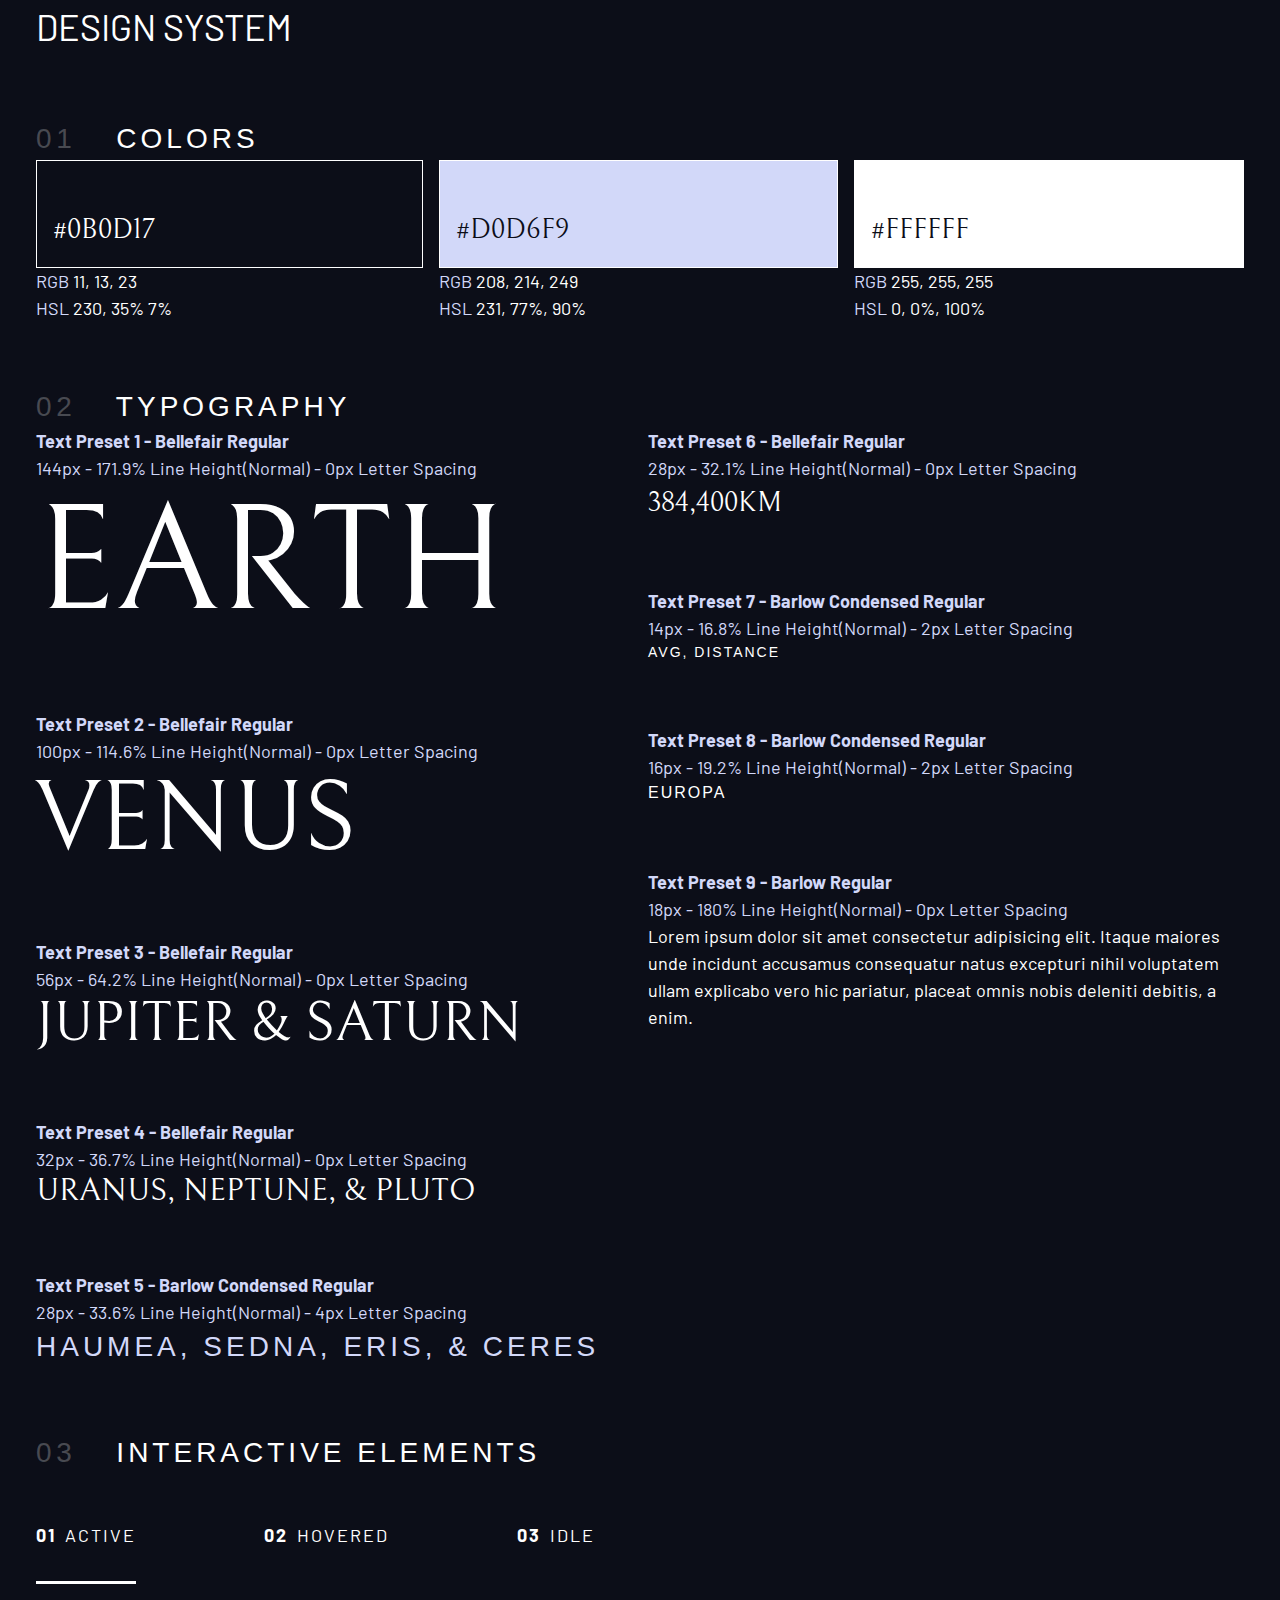
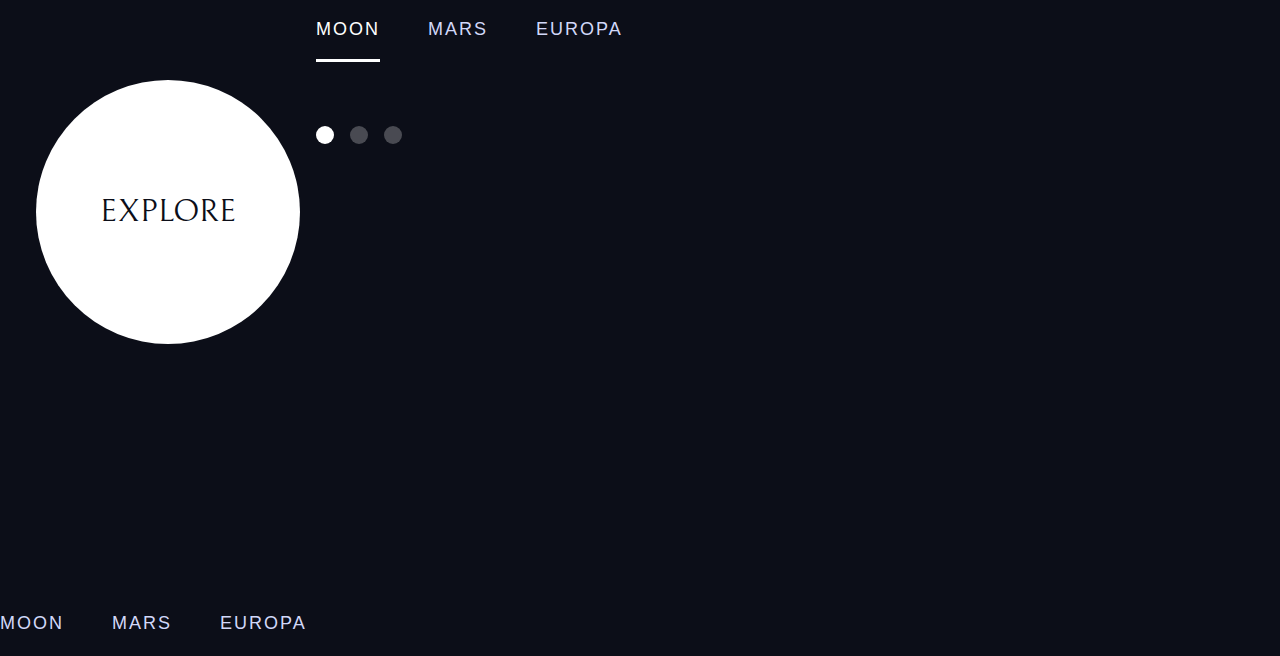
==== commit 0af43abb: "managed dots indicators style" ====
--- a/design-system.html
+++ b/design-system.html
@@ -138,7 +138,7 @@
                         <a href="#" class="large-button uppercase ff-serif text-dark bg-white fs-600">Explore</a>
                     </div>
 
-                    <div>
+                    <div class="flow" style="margin-bottom: 50vh; --flow-space: 4rem;">
                         <!-- Tabs -->
                         <div class="tab-list underline-indicators flex">
                             <button aria-selected="true" class="uppercase ff-sans-cond text-accent bg-dark letter-spacing-2">Moon</button>
@@ -151,6 +151,20 @@
                         </div>
 
                         <!-- Dots -->
+                        <div class="dot-indicators flex">
+                            <button aria-selected="true">
+                                <span class="sr-only">Slide title</span>
+
+                            </button>
+                            <button 
+                            aria-selected="false">
+                            <span class="sr-only">Slide title</span>
+                        </button>
+                            <button 
+                            aria-selected="false">
+                            <span class="sr-only">Slide title</span>
+                        </button>
+                        </div>
 
                         <!-- Numbers -->
                     </div>
--- a/index.css
+++ b/index.css
@@ -325,4 +325,22 @@
 
 .tab-list {
     --gap: 3rem;
-}+}
+
+.dot-indicators > * {
+    cursor: pointer;
+    border: 0;
+    border-radius: 50%;
+    background: hsl(var(--clr-white), .25);
+    aspect-ratio: 1 / 1;
+    padding: .5em;
+}
+
+.dot-indicators > *:hover,
+.dot-indicators > *:focus {
+    background: hsl(var(--clr-white), .5);
+}
+
+.dot-indicators > [aria-selected="true"] {
+    background: hsl(var(--clr-white), 1);
+}
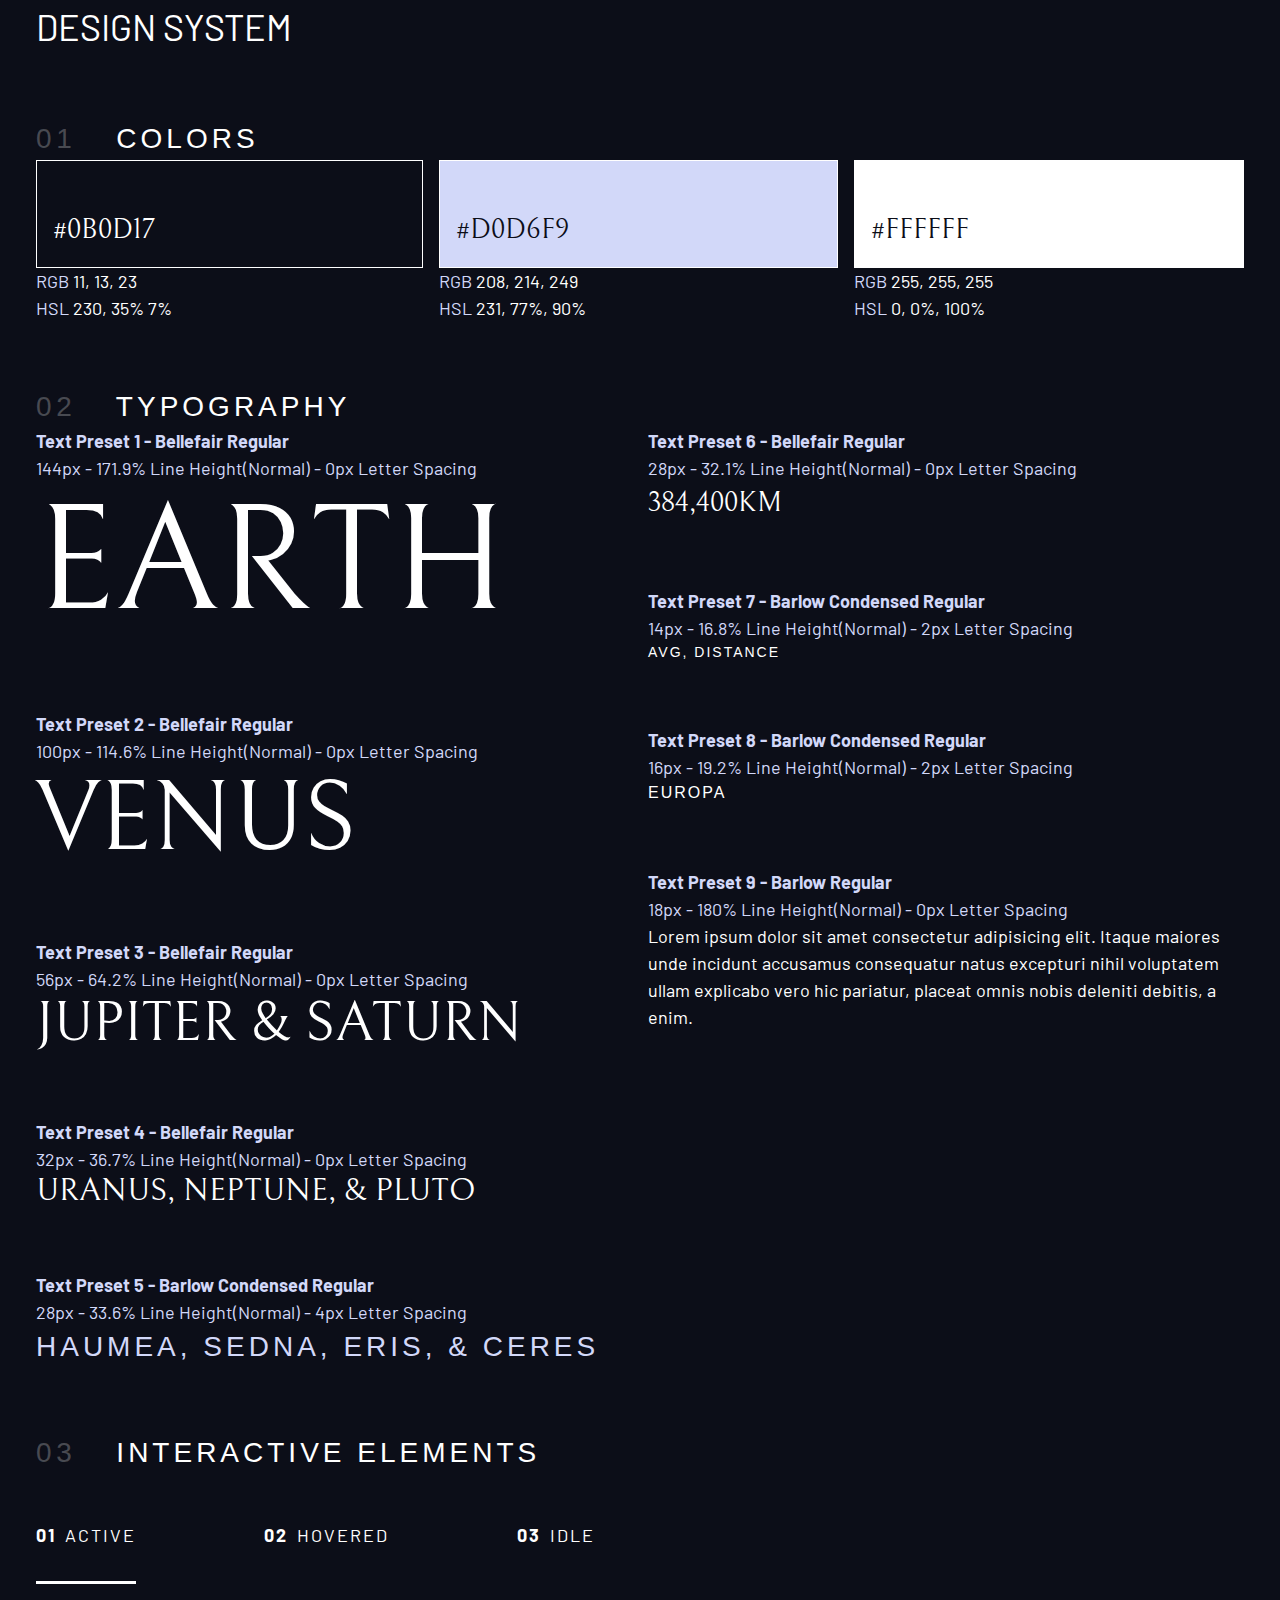
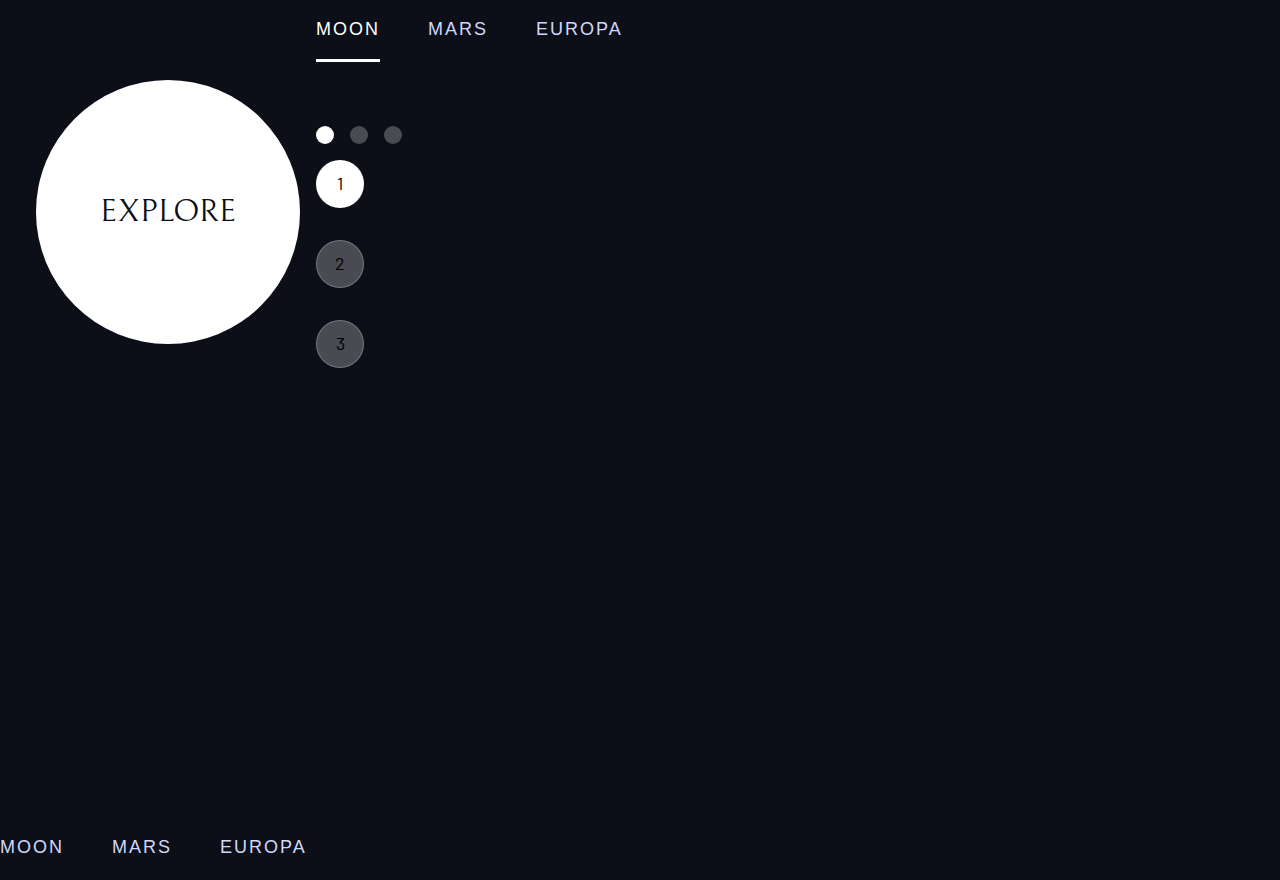
==== commit 30b660eb: "managed number indicators style" ====
--- a/design-system.html
+++ b/design-system.html
@@ -154,19 +154,23 @@
                         <div class="dot-indicators flex">
                             <button aria-selected="true">
                                 <span class="sr-only">Slide title</span>
-
                             </button>
                             <button 
-                            aria-selected="false">
-                            <span class="sr-only">Slide title</span>
-                        </button>
+                                aria-selected="false">
+                                <span class="sr-only">Slide title</span>
+                            </button>
                             <button 
-                            aria-selected="false">
-                            <span class="sr-only">Slide title</span>
-                        </button>
+                                aria-selected="false">
+                                <span class="sr-only">Slide title</span>
+                            </button>
                         </div>
 
                         <!-- Numbers -->
+                        <div class="number-indicators flex flow">
+                            <button aria-selected="true">1</button>
+                            <button aria-selected="false">2</button>
+                            <button aria-selected="false">3</button>
+                        </div>
                     </div>
                 </div>
             </section>
--- a/index.css
+++ b/index.css
@@ -344,3 +344,28 @@
 .dot-indicators > [aria-selected="true"] {
     background: hsl(var(--clr-white), 1);
 }
+
+.number-indicators {
+    flex-direction: column;
+    --flow-space: 1rem;
+}
+.number-indicators > * {
+    cursor: pointer;
+    border: 1px solid hsl(var(--clr-white), .25);
+    border-radius: 50%;
+    background: hsl(var(--clr-white), .25);
+    width: 3rem;
+    height: 3rem;
+    display: flex;
+    justify-content: center;
+    align-items: center;
+}
+
+.number-indicators > *:hover,
+.number-indicators > *:focus {
+    background: hsl(var(--clr-white), .5);
+}
+
+.number-indicators > [aria-selected="true"] {
+    background: hsl(var(--clr-white), 1);
+}
